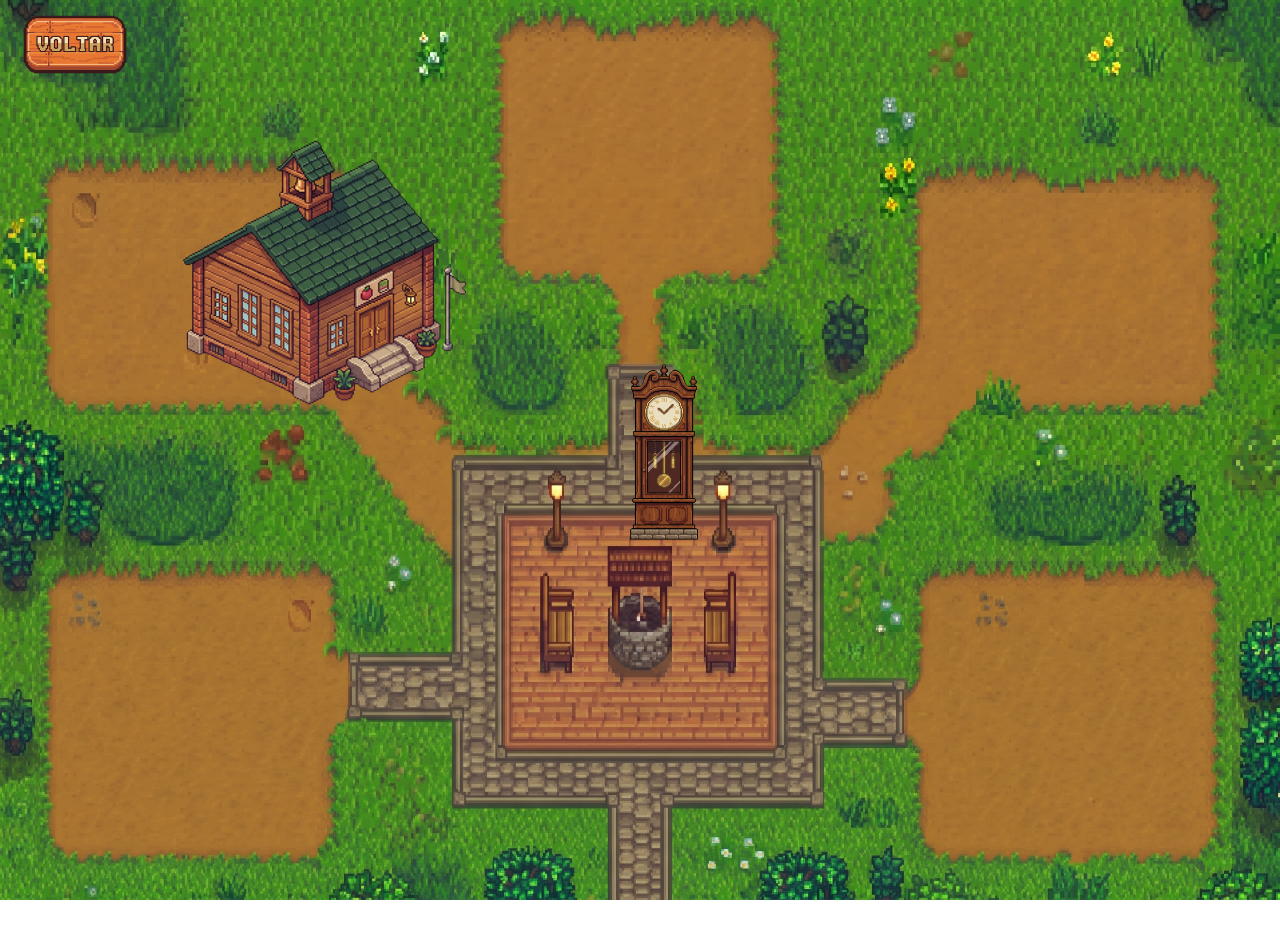
==== cidade.html @ e96a7b0d "Add files via upload" ====
<!DOCTYPE html>
<html lang="en">
<head>
    <meta charset="UTF-8">
    <meta name="viewport" content="width=device-width, initial-scale=1.0">
    <title>Document</title>
    <link rel="stylesheet" href="cidade.css">
</head>
<body>
    
    <div class="fundo">
        <a href="casa.html" id="casa" title="Casa - Quem sou eu?">
            <img src="casa.png" alt="" >
        </a>

        <a href="escola.html" id="escola" title="Escola - Formação">
            <img src="Escola.png" alt="" >
        </a>

        <a href="trabalho.html" id="trabalho" title="Trabalho - Experiencias">
            <img src="trabalho.png" alt="" >
        </a>

        <a href="museu.html" id="museu" title="Museu - Projetos">
            <img src="museu.png" alt="" >
        </a>

        <a href="biblioteca.html" id="biblioteca" title="Biblioteca - Habilidades">
            <img src="biblioteca.png" alt="" >
        </a>

        <img src="cidadeFundo.jpeg" alt="" id="fundo">  
        
        <a href="index.html">
            <img src="btnVoltar.png" alt="" class="botao">
        </a>
        
        <button class="botao" id="btnRelogio" >
            <img src="btnRelogio.png" alt="" id="relogio">
        </button>
        <script src="tema.js" defer></script>
    </div>
</body>
</html>
---- cidade.css ----
*{
    margin: 0;
    box-sizing: border-box;
}
body{
    height: 100vh;
    overflow: hidden;
}
#fundo{
    position: relative;
    z-index: -99;
    width: 100%;
    height: 100vh;
}
.fundo{
    width: 100%;
}
#casa{
    width: 380px;
    height: 380px;
    position: absolute;
    left: 41.5%;
    top: 0%;
}
#escola{
    width: 380px;
    height: 380px;
    position: absolute;
    left: 150px;
    top: 120px;
}
#museu{
    width: 370px;
    height: 370px;
    position: absolute;
    left: 1350px;
    top: 100px;
}
#trabalho{
    position: absolute;
    left: 150px;
    top: 520px;
}
#biblioteca{
    width: 420px;
    height: 420px;
    position: absolute;
    left: 1350px;
    top: 520px;
}
.botao{
    position: absolute;
    left: 0;
    top: 0;
    width: 150px;
}
.botao:hover{
    transform: scale(1.1);
    transition: 0.1s;
}
#btnRelogio{
    cursor: pointer;
    background: none;
    border: none;
    position: absolute;
    left: 45.8%;
    top: 40%;
}
#relogio{
    height: 180px;
}
.fundo {
  transition: filter 0.1s;
}

.fundo.noite {
  filter: brightness(0.55) sepia(0.5) hue-rotate(10deg) saturate(1.1);
}
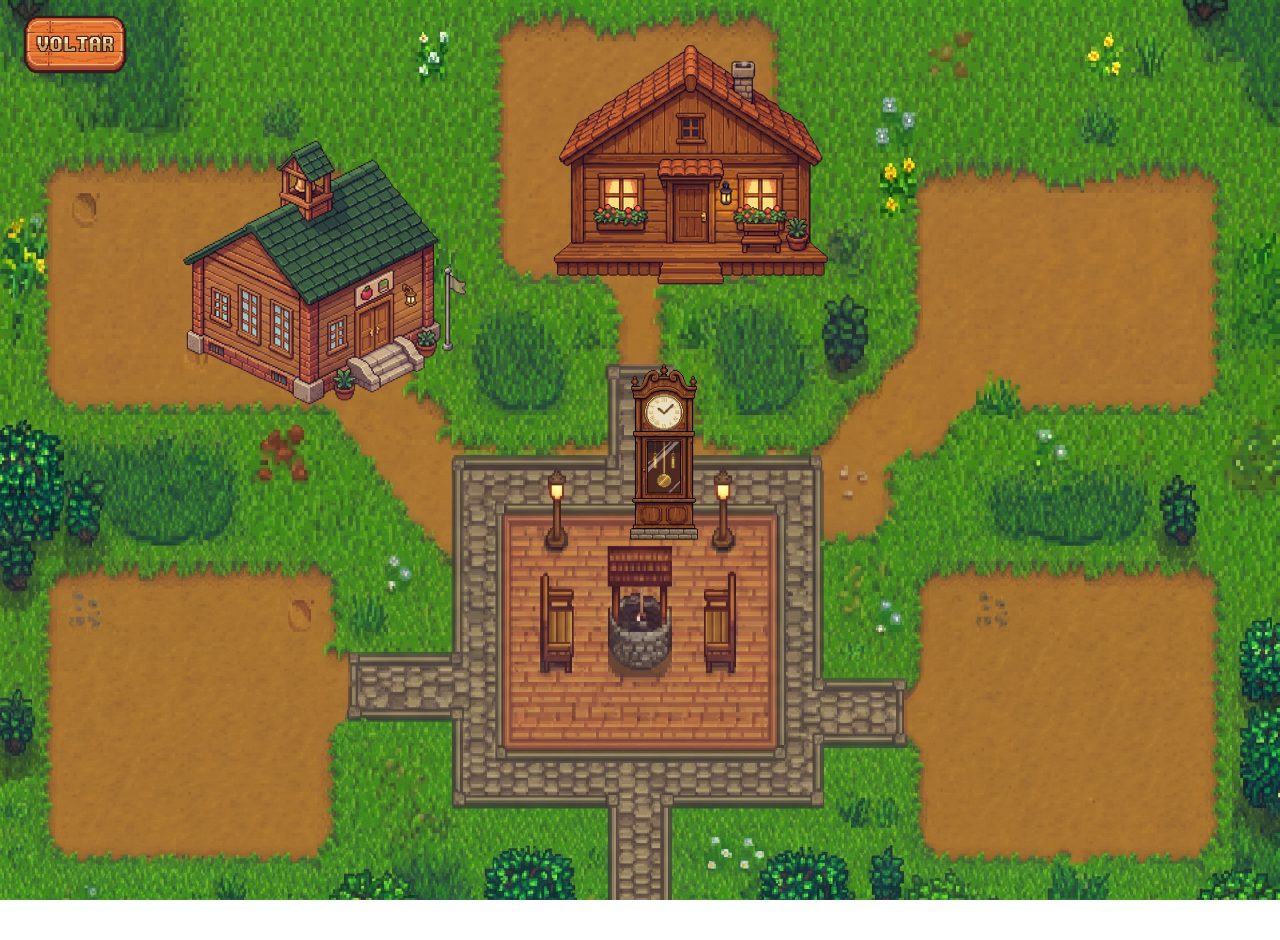
==== commit b900d414: "Fix HTML syntax and update image references" ====
--- a/cidade.html
+++ b/cidade.html
@@ -10,7 +10,7 @@
     
     <div class="fundo">
         <a href="casa.html" id="casa" title="Casa - Quem sou eu?">
-            <img src="casa.png" alt="" >
+            <img src="Casa.png" alt="" >
         </a>
 
         <a href="escola.html" id="escola" title="Escola - Formação">
@@ -41,4 +41,4 @@
         <script src="tema.js" defer></script>
     </div>
 </body>
-</html>+</html>
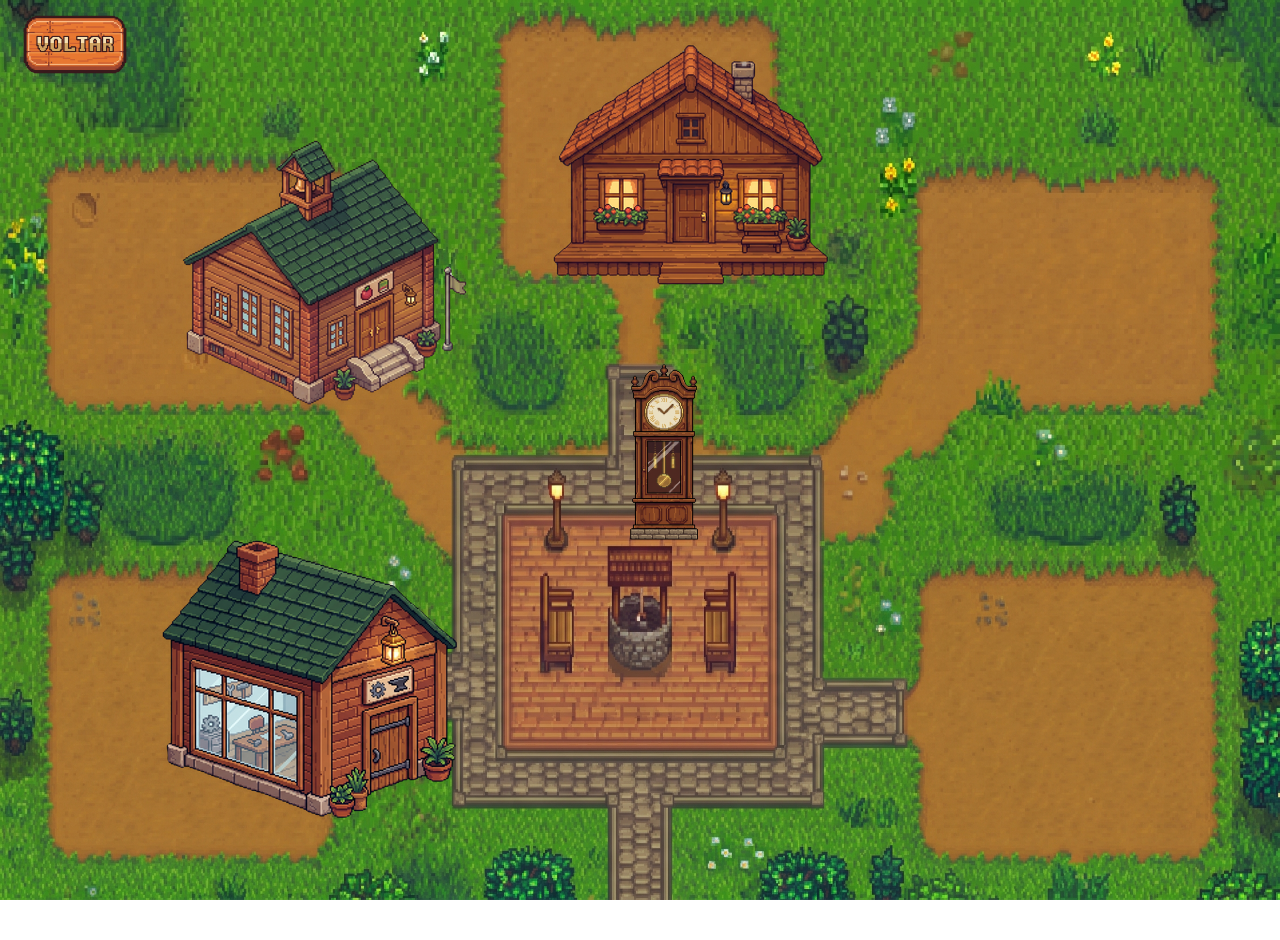
==== commit 7cf28602: "Fix image source paths in cidade.html Updated image source paths for consistency." ====
--- a/cidade.html
+++ b/cidade.html
@@ -18,15 +18,15 @@
         </a>
 
         <a href="trabalho.html" id="trabalho" title="Trabalho - Experiencias">
-            <img src="trabalho.png" alt="" >
+            <img src="Trabalho.png" alt="" >
         </a>
 
         <a href="museu.html" id="museu" title="Museu - Projetos">
-            <img src="museu.png" alt="" >
+            <img src="Museu.png" alt="" >
         </a>
 
         <a href="biblioteca.html" id="biblioteca" title="Biblioteca - Habilidades">
-            <img src="biblioteca.png" alt="" >
+            <img src="Biblioteca.png" alt="" >
         </a>
 
         <img src="cidadeFundo.jpeg" alt="" id="fundo">  
